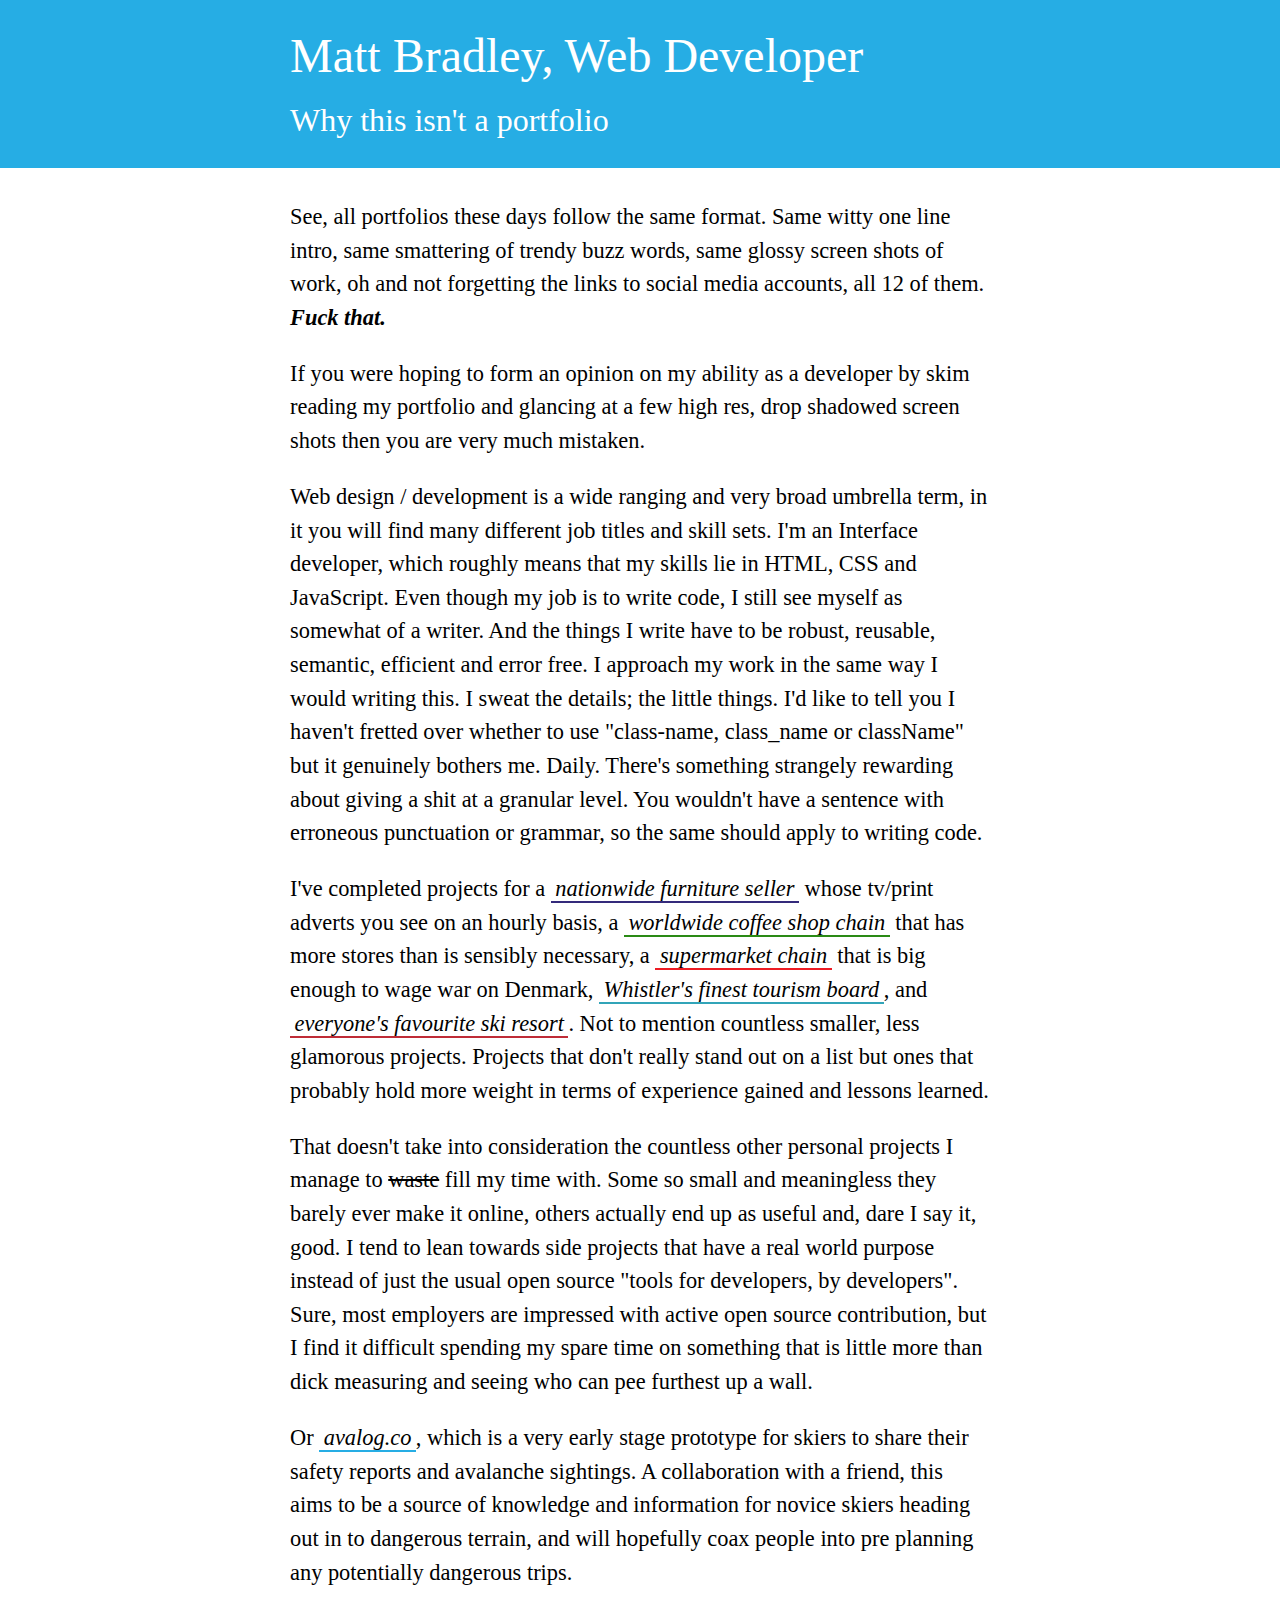
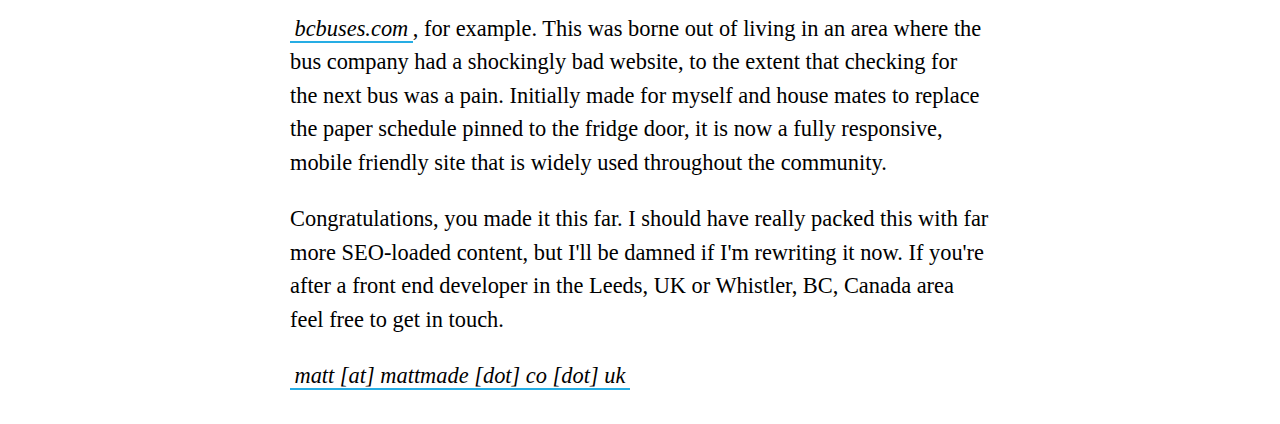
==== index.html @ 9be2d8be "typo" ====
<!DOCTYPE html>
<html>
<head>
	<title>Matt Bradley | Web Developer | Whistler, BC Canada</title>
	<meta charset="utf-8">
	<meta name=viewport content="width=device-width, minimum-scale=1.0, maximum-scale=1.0">

	<link rel="stylesheet" href="/main.css" />

	<script src="http://use.typekit.com/xsv3llm.js"></script>
	<script>try{Typekit.load();}catch(e){}</script>
</head>
<body>

<header>
	<h1>Matt Bradley, Web Developer</h1>
	<h2>Why this isn't a portfolio</h2>
</header>

<div class="container">

	<p>See, all portfolios these days follow the same format. Same witty one line intro, same smattering of trendy buzz words, same glossy screen shots of work, oh and not forgetting the links to social media accounts, all 12 of them. <em><b>Fuck that.</b></em></p>

	<p>If you were hoping to form an opinion on my ability as a developer by skim reading my portfolio and glancing at a few high res, drop shadowed screen shots then you are very much mistaken.</p>

	<p>Web design / development is a wide ranging and very broad umbrella term, in it you will find many different job titles and skill sets. I'm an Interface developer, which roughly means that my skills lie in HTML, CSS and JavaScript. Even though my job is to write code, I still see myself as somewhat of a writer. And the things I write have to be robust, reusable, semantic, efficient and error free. I approach my work in the same way I would writing this. I sweat the details; the little things. I'd like to tell you I haven't fretted over whether to use "class-name, class_name or className" but it genuinely bothers me. Daily. There's something strangely rewarding about giving a shit at a granular level. You wouldn't have a sentence with erroneous punctuation or grammar, so the same should apply to writing code.</p>

	<p>I've completed projects for a <a href="http://www.dfs.co.uk" title="DFS" class="dfs" rel="external">nationwide furniture seller</a> whose tv/print adverts you see on an hourly basis, a <a href="http://www.starbucks.com" title="Starbucks" class="starbucks" rel="external">worldwide coffee shop chain</a> that has more stores than is sensibly necessary, a <a href="http://www.tesco.com" title="Tesco" class="tesco" rel="external">supermarket chain</a> that is big enough to wage war on Denmark,
		<a href="http://www.whistler.com" title="Tourism Whistler" class="link tourism-whistler" rel="external">Whistler's finest tourism board</a>, and <a href="http://plus.whistlerblackcomb.com" title="Whistler Blackcomb" class="link whistler-blackcomb" rel="external">everyone's favourite ski resort</a>. Not to mention countless smaller, less glamorous projects. Projects that don't really stand out on a list but ones that probably hold more weight in terms of experience gained and lessons learned.</p>

	<p>That doesn't take into consideration the countless other personal projects I manage to <s>waste</s> <i>fill</i> my time with. Some so small and meaningless they barely ever make it online, others actually end up as useful and, dare I say it, <i>good</i>. I tend to lean towards side projects that have a real world purpose instead of just the usual open source "tools for developers, by developers". Sure, most employers are impressed with active open source contribution, but I find it difficult spending my spare time on something that is little more than dick measuring and seeing who can pee furthest up a wall.</p>

	<p>Or <a href="http://avalog.co" title="avalog.co">avalog.co</a>, which is a very early stage prototype for skiers to share their safety reports and avalanche sightings. A collaboration with a friend, this aims to be a source of knowledge and information for novice skiers heading out in to dangerous terrain, and will hopefully coax people into pre planning any potentially dangerous trips.</p>

	<p><a href="http://www.bcbuses.com" title="www.bcbuses.com">bcbuses.com</a>, for example. This was borne out of living in an area where the bus company had a shockingly bad website, to the extent that checking for the next bus was a pain. Initially made for myself and house mates to replace the paper schedule pinned to the fridge door, it is now a fully responsive, mobile friendly site that is widely used throughout the community.</p>

	<p>Congratulations, you made it this far. I should have really packed this with far more SEO-loaded content, but I'll be damned if I'm rewriting it now. If you're after a front end developer in the Leeds, UK or Whistler, BC, Canada area feel free to get in touch.</p>

	<p><strong>matt [at] mattmade [dot] co [dot] uk</strong></p>

</div>
<script>
var gaJsHost = (("https:" == document.location.protocol) ? "https://ssl." : "http://www.");
document.write(unescape("%3Cscript src='" + gaJsHost + "google-analytics.com/ga.js' type='text/javascript'%3E%3C/script%3E"));
</script>
<script>
try {
var pageTracker = _gat._getTracker("UA-715960-4");
pageTracker._trackPageview();
} catch(err) {}</script>
</body>
</html>
---- main.css ----
html,body,div,span,applet,object,iframe,h1,h2,h3,h4,h5,h6,p,blockquote,pre,a,abbr,acronym,address,big,cite,code,del,dfn,em,img,ins,kbd,q,s,samp,small,strike,strong,sub,sup,tt,var,b,u,i,center,dl,dt,dd,ol,ul,li,fieldset,form,label,legend,table,caption,tbody,tfoot,thead,tr,th,td,article,aside,canvas,details,embed,figure,figcaption,footer,header,hgroup,menu,nav,output,ruby,section,summary,time,mark,audio,video{margin:0;padding:0;border:0;font-size:100%;font:inherit;vertical-align:baseline}article,aside,details,figcaption,figure,footer,header,hgroup,menu,nav,section{display:block}body{line-height:1}ol,ul{list-style:none}blockquote,q{quotes:none}blockquote:before,blockquote:after,q:before,q:after{content:'';content:none}table{border-collapse:collapse;border-spacing:0}html{font-family:"chaparral-pro-1","chaparral-pro-2",Georgia,serif;font-size:100%}h1,h2,h3,h4,h5,h6{font-family:"cronos-pro-1","cronos-pro-2",Georgia,serif}h1{font-size:3em;margin:0 auto 0.5em auto}h2{font-size:2em;margin:0 auto}h3{margin:0 0 0.5em 0;font-size:1.5em;color:#26ADE4}header{padding:2em 0;background:#26ADE4}header h1,header h2{width:700px;color:#fff}p{font-size:1.4em;line-height:1.5;margin:0 0 1em 0;color:#000}a,strong{padding-left:0.2em;padding-right:0.2em;border-bottom:2px solid #26ade4;color:#000;font-style:italic;text-decoration:none;cursor:pointer}b{font-weight:bold}em{font-style:italic}.container{width:700px;margin:2em auto}.dfs{border-bottom:2px solid #342a7b}.dfs:hover{color:#fff;background-color:#342A7B}.starbucks{border-bottom:2px solid #2a8a15}.starbucks:hover{color:#fff;background-color:#2A8A15}.tesco{border-bottom:2px solid #ed1c24}.tesco:hover{color:#fff;background-color:#0053A0}.tourism-whistler{border-bottom:2px solid #31a4b8}.tourism-whistler:hover{color:#fff;background-color:#31A4B8}.whistler-blackcomb {border-bottom: 2px solid #BF2C37;}.whistler-blackcomb:hover {color: #fff;background-color: #BF2C37;}form{background:#e5e5e5;padding:1em;border:1px solid #26ade4}label,input,textarea{font-family:"chaparral-pro-1","chaparral-pro-2";font-size:1.2em}fieldset{margin:0;padding:0;border:0}label{display:block}input[type="text"],textarea{width:98%;padding:5px;border:1px solid #26ade4}textarea{height:25%}.field{margin:0 0 0.5em 0}.field.button{margin:0}@media only screen and (min-width: 320px) and (max-width: 768px){.container,header h1,header h2{width:90%}h1{font-size:2.5em}h2{font-size:1.5em}}
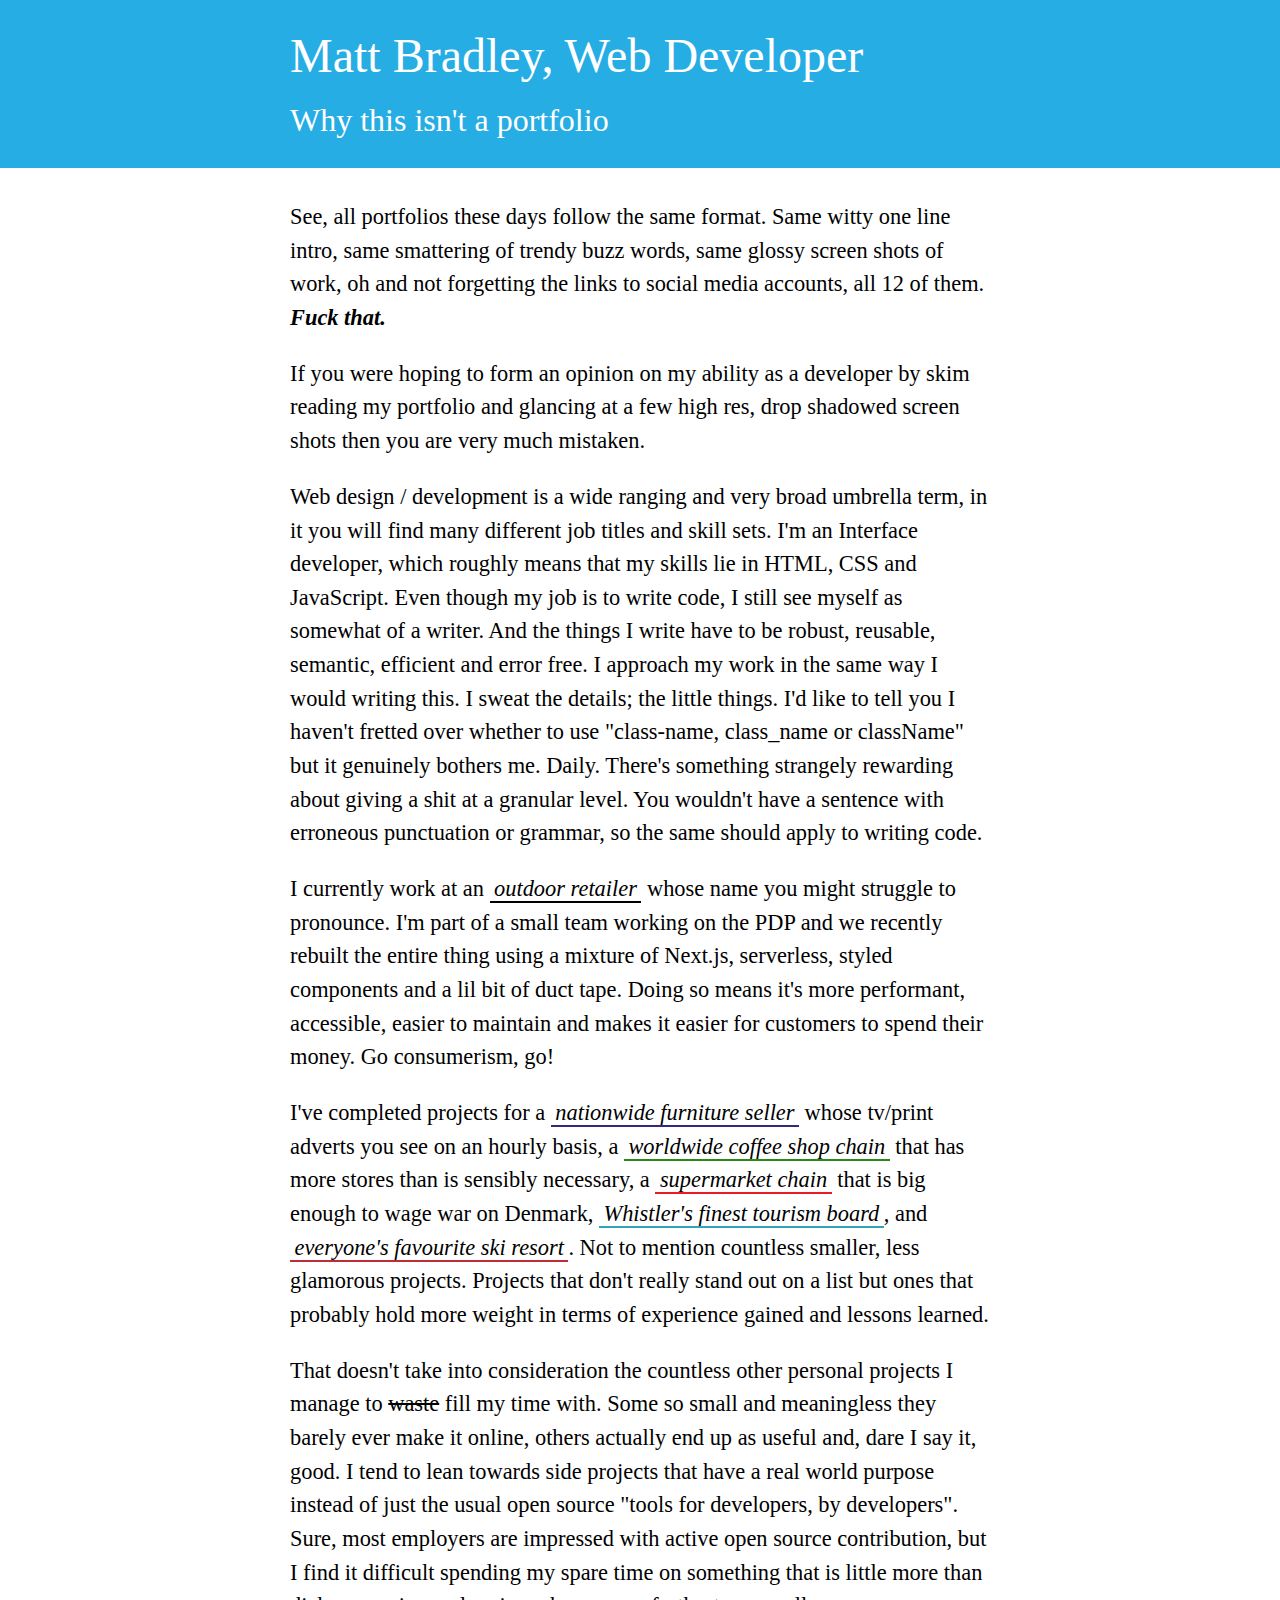
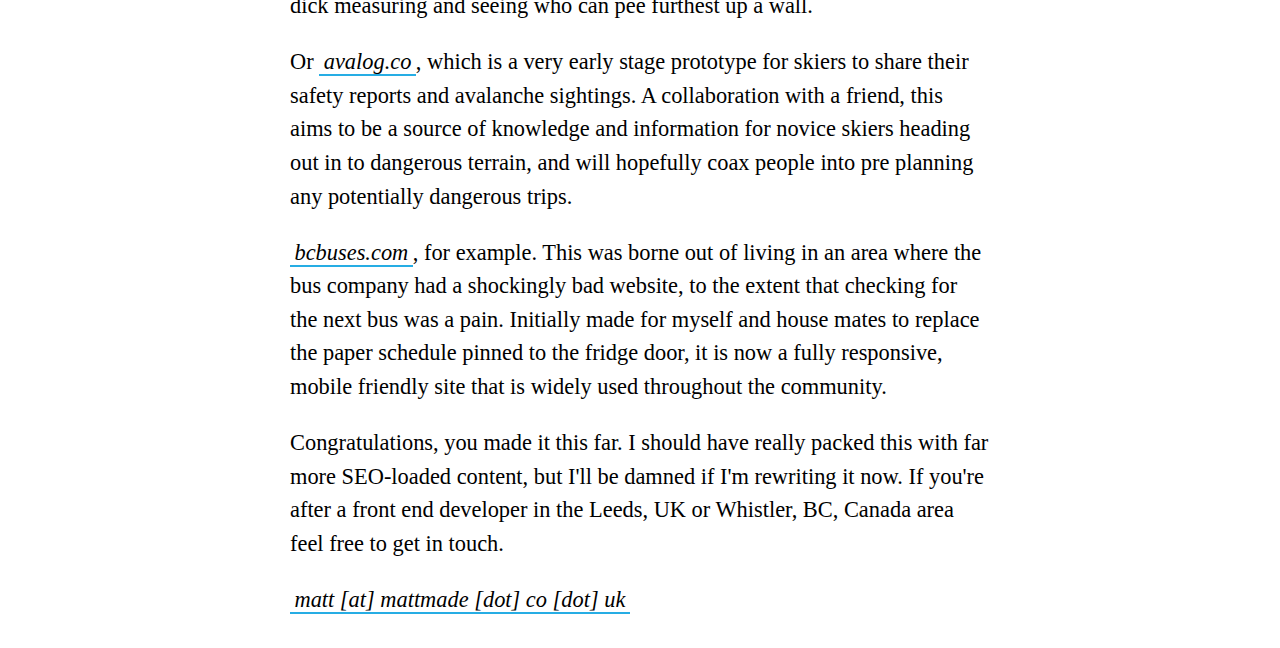
==== commit 5f93cf89: "update arc details" ====
--- a/index.html
+++ b/index.html
@@ -1,52 +1,172 @@
 <!DOCTYPE html>
 <html>
-<head>
-	<title>Matt Bradley | Web Developer | Whistler, BC Canada</title>
-	<meta charset="utf-8">
-	<meta name=viewport content="width=device-width, minimum-scale=1.0, maximum-scale=1.0">
+  <head>
+    <title>Matt Bradley | Web Developer | Whistler, BC Canada</title>
+    <meta charset="utf-8" />
+    <meta
+      name="viewport"
+      content="width=device-width, minimum-scale=1.0, maximum-scale=1.0"
+    />
 
-	<link rel="stylesheet" href="/main.css" />
+    <link rel="stylesheet" href="/main.css" />
 
-	<script src="http://use.typekit.com/xsv3llm.js"></script>
-	<script>try{Typekit.load();}catch(e){}</script>
-</head>
-<body>
+    <script src="https://use.typekit.com/xsv3llm.js"></script>
+    <script>
+      try {
+        Typekit.load();
+      } catch (e) {}
+    </script>
+  </head>
+  <body>
+    <header>
+      <h1>Matt Bradley, Web Developer</h1>
+      <h2>Why this isn't a portfolio</h2>
+    </header>
 
-<header>
-	<h1>Matt Bradley, Web Developer</h1>
-	<h2>Why this isn't a portfolio</h2>
-</header>
+    <div class="container">
+      <p>
+        See, all portfolios these days follow the same format. Same witty one
+        line intro, same smattering of trendy buzz words, same glossy screen
+        shots of work, oh and not forgetting the links to social media accounts,
+        all 12 of them. <em><b>Fuck that.</b></em>
+      </p>
 
-<div class="container">
+      <p>
+        If you were hoping to form an opinion on my ability as a developer by
+        skim reading my portfolio and glancing at a few high res, drop shadowed
+        screen shots then you are very much mistaken.
+      </p>
 
-	<p>See, all portfolios these days follow the same format. Same witty one line intro, same smattering of trendy buzz words, same glossy screen shots of work, oh and not forgetting the links to social media accounts, all 12 of them. <em><b>Fuck that.</b></em></p>
+      <p>
+        Web design / development is a wide ranging and very broad umbrella term,
+        in it you will find many different job titles and skill sets. I'm an
+        Interface developer, which roughly means that my skills lie in HTML, CSS
+        and JavaScript. Even though my job is to write code, I still see myself
+        as somewhat of a writer. And the things I write have to be robust,
+        reusable, semantic, efficient and error free. I approach my work in the
+        same way I would writing this. I sweat the details; the little things.
+        I'd like to tell you I haven't fretted over whether to use "class-name,
+        class_name or className" but it genuinely bothers me. Daily. There's
+        something strangely rewarding about giving a shit at a granular level.
+        You wouldn't have a sentence with erroneous punctuation or grammar, so
+        the same should apply to writing code.
+      </p>
 
-	<p>If you were hoping to form an opinion on my ability as a developer by skim reading my portfolio and glancing at a few high res, drop shadowed screen shots then you are very much mistaken.</p>
+      <p>
+        I currently work at an
+        <a
+          href="https://arcteryx.com"
+          title="arc'teryx"
+          class="arcteryx"
+          rel="external"
+          >outdoor retailer</a
+        >
+        whose name you might struggle to pronounce. I'm part of a small team
+        working on the <attr title="Product Display Page">PDP</attr> and we
+        recently rebuilt the entire thing using a mixture of Next.js,
+        serverless, styled components and a lil bit of duct tape. Doing so means
+        it's more performant, accessible, easier to maintain and makes it easier
+        for customers to spend their money. Go consumerism, go!
+      </p>
 
-	<p>Web design / development is a wide ranging and very broad umbrella term, in it you will find many different job titles and skill sets. I'm an Interface developer, which roughly means that my skills lie in HTML, CSS and JavaScript. Even though my job is to write code, I still see myself as somewhat of a writer. And the things I write have to be robust, reusable, semantic, efficient and error free. I approach my work in the same way I would writing this. I sweat the details; the little things. I'd like to tell you I haven't fretted over whether to use "class-name, class_name or className" but it genuinely bothers me. Daily. There's something strangely rewarding about giving a shit at a granular level. You wouldn't have a sentence with erroneous punctuation or grammar, so the same should apply to writing code.</p>
+      <p>
+        I've completed projects for a
+        <a href="https://www.dfs.co.uk" title="DFS" class="dfs" rel="external"
+          >nationwide furniture seller</a
+        >
+        whose tv/print adverts you see on an hourly basis, a
+        <a
+          href="https://www.starbucks.com"
+          title="Starbucks"
+          class="starbucks"
+          rel="external"
+          >worldwide coffee shop chain</a
+        >
+        that has more stores than is sensibly necessary, a
+        <a
+          href="https://www.tesco.com"
+          title="Tesco"
+          class="tesco"
+          rel="external"
+          >supermarket chain</a
+        >
+        that is big enough to wage war on Denmark,
+        <a
+          href="https://www.whistler.com"
+          title="Tourism Whistler"
+          class="link tourism-whistler"
+          rel="external"
+          >Whistler's finest tourism board</a
+        >, and
+        <a
+          href="https://plus.whistlerblackcomb.com"
+          title="Whistler Blackcomb"
+          class="link whistler-blackcomb"
+          rel="external"
+          >everyone's favourite ski resort</a
+        >. Not to mention countless smaller, less glamorous projects. Projects
+        that don't really stand out on a list but ones that probably hold more
+        weight in terms of experience gained and lessons learned.
+      </p>
 
-	<p>I've completed projects for a <a href="http://www.dfs.co.uk" title="DFS" class="dfs" rel="external">nationwide furniture seller</a> whose tv/print adverts you see on an hourly basis, a <a href="http://www.starbucks.com" title="Starbucks" class="starbucks" rel="external">worldwide coffee shop chain</a> that has more stores than is sensibly necessary, a <a href="http://www.tesco.com" title="Tesco" class="tesco" rel="external">supermarket chain</a> that is big enough to wage war on Denmark,
-		<a href="http://www.whistler.com" title="Tourism Whistler" class="link tourism-whistler" rel="external">Whistler's finest tourism board</a>, and <a href="http://plus.whistlerblackcomb.com" title="Whistler Blackcomb" class="link whistler-blackcomb" rel="external">everyone's favourite ski resort</a>. Not to mention countless smaller, less glamorous projects. Projects that don't really stand out on a list but ones that probably hold more weight in terms of experience gained and lessons learned.</p>
+      <p>
+        That doesn't take into consideration the countless other personal
+        projects I manage to <s>waste</s> <i>fill</i> my time with. Some so
+        small and meaningless they barely ever make it online, others actually
+        end up as useful and, dare I say it, <i>good</i>. I tend to lean towards
+        side projects that have a real world purpose instead of just the usual
+        open source "tools for developers, by developers". Sure, most employers
+        are impressed with active open source contribution, but I find it
+        difficult spending my spare time on something that is little more than
+        dick measuring and seeing who can pee furthest up a wall.
+      </p>
 
-	<p>That doesn't take into consideration the countless other personal projects I manage to <s>waste</s> <i>fill</i> my time with. Some so small and meaningless they barely ever make it online, others actually end up as useful and, dare I say it, <i>good</i>. I tend to lean towards side projects that have a real world purpose instead of just the usual open source "tools for developers, by developers". Sure, most employers are impressed with active open source contribution, but I find it difficult spending my spare time on something that is little more than dick measuring and seeing who can pee furthest up a wall.</p>
+      <p>
+        Or <a href="https://avalog.co" title="avalog.co">avalog.co</a>, which is
+        a very early stage prototype for skiers to share their safety reports
+        and avalanche sightings. A collaboration with a friend, this aims to be
+        a source of knowledge and information for novice skiers heading out in
+        to dangerous terrain, and will hopefully coax people into pre planning
+        any potentially dangerous trips.
+      </p>
 
-	<p>Or <a href="http://avalog.co" title="avalog.co">avalog.co</a>, which is a very early stage prototype for skiers to share their safety reports and avalanche sightings. A collaboration with a friend, this aims to be a source of knowledge and information for novice skiers heading out in to dangerous terrain, and will hopefully coax people into pre planning any potentially dangerous trips.</p>
+      <p>
+        <a href="https://www.bcbuses.com" title="www.bcbuses.com">bcbuses.com</a
+        >, for example. This was borne out of living in an area where the bus
+        company had a shockingly bad website, to the extent that checking for
+        the next bus was a pain. Initially made for myself and house mates to
+        replace the paper schedule pinned to the fridge door, it is now a fully
+        responsive, mobile friendly site that is widely used throughout the
+        community.
+      </p>
 
-	<p><a href="http://www.bcbuses.com" title="www.bcbuses.com">bcbuses.com</a>, for example. This was borne out of living in an area where the bus company had a shockingly bad website, to the extent that checking for the next bus was a pain. Initially made for myself and house mates to replace the paper schedule pinned to the fridge door, it is now a fully responsive, mobile friendly site that is widely used throughout the community.</p>
+      <p>
+        Congratulations, you made it this far. I should have really packed this
+        with far more SEO-loaded content, but I'll be damned if I'm rewriting it
+        now. If you're after a front end developer in the Leeds, UK or Whistler,
+        BC, Canada area feel free to get in touch.
+      </p>
 
-	<p>Congratulations, you made it this far. I should have really packed this with far more SEO-loaded content, but I'll be damned if I'm rewriting it now. If you're after a front end developer in the Leeds, UK or Whistler, BC, Canada area feel free to get in touch.</p>
-
-	<p><strong>matt [at] mattmade [dot] co [dot] uk</strong></p>
-
-</div>
-<script>
-var gaJsHost = (("https:" == document.location.protocol) ? "https://ssl." : "http://www.");
-document.write(unescape("%3Cscript src='" + gaJsHost + "google-analytics.com/ga.js' type='text/javascript'%3E%3C/script%3E"));
-</script>
-<script>
-try {
-var pageTracker = _gat._getTracker("UA-715960-4");
-pageTracker._trackPageview();
-} catch(err) {}</script>
-</body>
+      <p><strong>matt [at] mattmade [dot] co [dot] uk</strong></p>
+    </div>
+    <!-- Fathom - simple website analytics - https://github.com/usefathom/fathom -->
+    <script>
+      (function(f, a, t, h, o, m) {
+        a[h] =
+          a[h] ||
+          function() {
+            (a[h].q = a[h].q || []).push(arguments);
+          };
+        (o = f.createElement("script")),
+          (m = f.getElementsByTagName("script")[0]);
+        o.async = 1;
+        o.src = t;
+        o.id = "fathom-script";
+        m.parentNode.insertBefore(o, m);
+      })(document, window, "//avalog.usesfathom.com/tracker.js", "fathom");
+      fathom("set", "siteId", "GGSFM");
+      fathom("trackPageview");
+    </script>
+    <!-- / Fathom -->
+  </body>
 </html>
--- a/main.css
+++ b/main.css
@@ -1 +1 @@
-html,body,div,span,applet,object,iframe,h1,h2,h3,h4,h5,h6,p,blockquote,pre,a,abbr,acronym,address,big,cite,code,del,dfn,em,img,ins,kbd,q,s,samp,small,strike,strong,sub,sup,tt,var,b,u,i,center,dl,dt,dd,ol,ul,li,fieldset,form,label,legend,table,caption,tbody,tfoot,thead,tr,th,td,article,aside,canvas,details,embed,figure,figcaption,footer,header,hgroup,menu,nav,output,ruby,section,summary,time,mark,audio,video{margin:0;padding:0;border:0;font-size:100%;font:inherit;vertical-align:baseline}article,aside,details,figcaption,figure,footer,header,hgroup,menu,nav,section{display:block}body{line-height:1}ol,ul{list-style:none}blockquote,q{quotes:none}blockquote:before,blockquote:after,q:before,q:after{content:'';content:none}table{border-collapse:collapse;border-spacing:0}html{font-family:"chaparral-pro-1","chaparral-pro-2",Georgia,serif;font-size:100%}h1,h2,h3,h4,h5,h6{font-family:"cronos-pro-1","cronos-pro-2",Georgia,serif}h1{font-size:3em;margin:0 auto 0.5em auto}h2{font-size:2em;margin:0 auto}h3{margin:0 0 0.5em 0;font-size:1.5em;color:#26ADE4}header{padding:2em 0;background:#26ADE4}header h1,header h2{width:700px;color:#fff}p{font-size:1.4em;line-height:1.5;margin:0 0 1em 0;color:#000}a,strong{padding-left:0.2em;padding-right:0.2em;border-bottom:2px solid #26ade4;color:#000;font-style:italic;text-decoration:none;cursor:pointer}b{font-weight:bold}em{font-style:italic}.container{width:700px;margin:2em auto}.dfs{border-bottom:2px solid #342a7b}.dfs:hover{color:#fff;background-color:#342A7B}.starbucks{border-bottom:2px solid #2a8a15}.starbucks:hover{color:#fff;background-color:#2A8A15}.tesco{border-bottom:2px solid #ed1c24}.tesco:hover{color:#fff;background-color:#0053A0}.tourism-whistler{border-bottom:2px solid #31a4b8}.tourism-whistler:hover{color:#fff;background-color:#31A4B8}.whistler-blackcomb {border-bottom: 2px solid #BF2C37;}.whistler-blackcomb:hover {color: #fff;background-color: #BF2C37;}form{background:#e5e5e5;padding:1em;border:1px solid #26ade4}label,input,textarea{font-family:"chaparral-pro-1","chaparral-pro-2";font-size:1.2em}fieldset{margin:0;padding:0;border:0}label{display:block}input[type="text"],textarea{width:98%;padding:5px;border:1px solid #26ade4}textarea{height:25%}.field{margin:0 0 0.5em 0}.field.button{margin:0}@media only screen and (min-width: 320px) and (max-width: 768px){.container,header h1,header h2{width:90%}h1{font-size:2.5em}h2{font-size:1.5em}}
+html, body, div, span, applet, object, iframe, h1, h2, h3, h4, h5, h6, p, blockquote, pre, a, abbr, acronym, address, big, cite, code, del, dfn, em, img, ins, kbd, q, s, samp, small, strike, strong, sub, sup, tt, var, b, u, i, center, dl, dt, dd, ol, ul, li, fieldset, form, label, legend, table, caption, tbody, tfoot, thead, tr, th, td, article, aside, canvas, details, embed, figure, figcaption, footer, header, hgroup, menu, nav, output, ruby, section, summary, time, mark, audio, video {margin: 0;padding: 0;border: 0;font-size: 100%;font: inherit;vertical-align: baseline;}article, aside, details, figcaption, figure, footer, header, hgroup, menu, nav, section {display: block;}body {line-height: 1;}ol, ul {list-style: none;}blockquote, q {quotes: none;}blockquote:before, blockquote:after, q:before, q:after {content: "";content: none;}table {border-collapse: collapse;border-spacing: 0;}html {font-family: "chaparral-pro-1", "chaparral-pro-2", Georgia, serif;font-size: 100%;}h1, h2, h3, h4, h5, h6 {font-family: "cronos-pro-1", "cronos-pro-2", Georgia, serif;}h1 {font-size: 3em;margin: 0 auto 0.5em auto;}h2 {font-size: 2em;margin: 0 auto;}h3 {margin: 0 0 0.5em 0;font-size: 1.5em;color: #26ade4;}header {padding: 2em 0;background: #26ade4;}header h1, header h2 {width: 700px;color: #fff;}p {font-size: 1.4em;line-height: 1.5;margin: 0 0 1em 0;color: #000;}a, strong {padding-left: 0.2em;padding-right: 0.2em;border-bottom: 2px solid #26ade4;color: #000;font-style: italic;text-decoration: none;cursor: pointer;}b {font-weight: bold;}em {font-style: italic;}.container {width: 700px;margin: 2em auto;}.arcteryx {border-bottom: 2px solid #000;}.arcteryx:hover {color: #fff;background-color: #000;}.dfs {border-bottom: 2px solid #342a7b;}.dfs:hover {color: #fff;background-color: #342a7b;}.starbucks {border-bottom: 2px solid #2a8a15;}.starbucks:hover {color: #fff;background-color: #2a8a15;}.tesco {border-bottom: 2px solid #ed1c24;}.tesco:hover {color: #fff;background-color: #0053a0;}.tourism-whistler {border-bottom: 2px solid #31a4b8;}.tourism-whistler:hover {color: #fff;background-color: #31a4b8;}.whistler-blackcomb {border-bottom: 2px solid #bf2c37;}.whistler-blackcomb:hover {color: #fff;background-color: #bf2c37;}form {background: #e5e5e5;padding: 1em;border: 1px solid #26ade4;}label, input, textarea {font-family: "chaparral-pro-1", "chaparral-pro-2";font-size: 1.2em;}fieldset {margin: 0;padding: 0;border: 0;}label {display: block;}input[type="text"], textarea {width: 98%;padding: 5px;border: 1px solid #26ade4;}textarea {height: 25%;}.field {margin: 0 0 0.5em 0;}.field.button {margin: 0;}@media only screen and (min-width: 320px) and (max-width: 768px) {.container, header h1, header h2 {width: 90%;}h1 {font-size: 2.5em;}h2 {font-size: 1.5em;}}
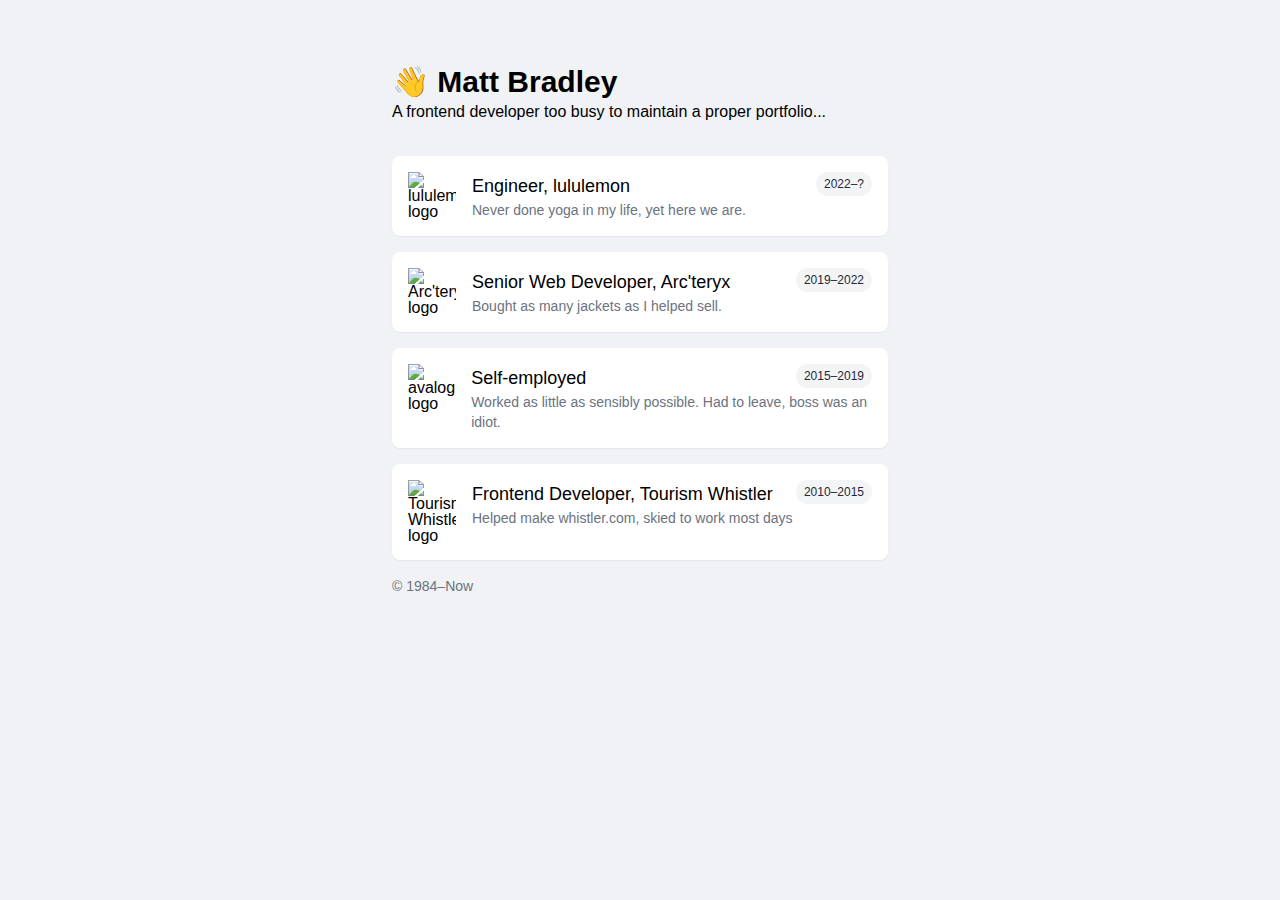
==== commit ed0cb3e0: "new tings" ====
--- a/index.html
+++ b/index.html
@@ -1,172 +1,76 @@
 <!DOCTYPE html>
 <html>
   <head>
-    <title>Matt Bradley | Web Developer | Whistler, BC Canada</title>
+    <title>Matt Bradley | Web Developer | Whistler/Squamish, BC Canada</title>
     <meta charset="utf-8" />
     <meta
       name="viewport"
       content="width=device-width, minimum-scale=1.0, maximum-scale=1.0"
     />
 
-    <link rel="stylesheet" href="/main.css" />
+    <link rel="stylesheet" href="./main.css" />
 
-    <script src="https://use.typekit.com/xsv3llm.js"></script>
-    <script>
-      try {
-        Typekit.load();
-      } catch (e) {}
-    </script>
   </head>
   <body>
-    <header>
-      <h1>Matt Bradley, Web Developer</h1>
-      <h2>Why this isn't a portfolio</h2>
-    </header>
 
-    <div class="container">
-      <p>
-        See, all portfolios these days follow the same format. Same witty one
-        line intro, same smattering of trendy buzz words, same glossy screen
-        shots of work, oh and not forgetting the links to social media accounts,
-        all 12 of them. <em><b>Fuck that.</b></em>
-      </p>
+    <main>
 
-      <p>
-        If you were hoping to form an opinion on my ability as a developer by
-        skim reading my portfolio and glancing at a few high res, drop shadowed
-        screen shots then you are very much mistaken.
-      </p>
+      <header>
+        <h1>👋 Matt Bradley</h1>
+        <p>A frontend developer too busy to maintain a proper portfolio...</p>
+      </header>
 
-      <p>
-        Web design / development is a wide ranging and very broad umbrella term,
-        in it you will find many different job titles and skill sets. I'm an
-        Interface developer, which roughly means that my skills lie in HTML, CSS
-        and JavaScript. Even though my job is to write code, I still see myself
-        as somewhat of a writer. And the things I write have to be robust,
-        reusable, semantic, efficient and error free. I approach my work in the
-        same way I would writing this. I sweat the details; the little things.
-        I'd like to tell you I haven't fretted over whether to use "class-name,
-        class_name or className" but it genuinely bothers me. Daily. There's
-        something strangely rewarding about giving a shit at a granular level.
-        You wouldn't have a sentence with erroneous punctuation or grammar, so
-        the same should apply to writing code.
-      </p>
+      <div class="card">
+        <div class="card__logo">
+          <img src="./logos/lululemon.svg" alt="lululemon logo" title="lululemon" />
+        </div>
+        <div class="flex card__content">
+          <h3 class="card__title">Engineer, lululemon</h3>
+          <p class="card__text">Never done yoga in my life, yet here we are.</p>
+        </div>
+        <span class="pill">2022–?</span>
+      </div>
 
-      <p>
-        I currently work at an
-        <a
-          href="https://arcteryx.com"
-          title="arc'teryx"
-          class="arcteryx"
-          rel="external"
-          >outdoor retailer</a
-        >
-        whose name you might struggle to pronounce. I'm part of a small team
-        working on the <attr title="Product Display Page">PDP</attr> and we
-        recently rebuilt the entire thing using a mixture of Next.js,
-        serverless, styled components and a lil bit of duct tape. Doing so means
-        it's more performant, accessible, easier to maintain and makes it easier
-        for customers to spend their money. Go consumerism, go!
-      </p>
+      <div class="card">
+        <div class="card__logo">
+          <img src="./logos/arcteryx.jpeg" alt="Arc'teryx logo" title="Arc'teryx" />
+        </div>
+        <div class="flex card__content">
+          <h3 class="card__title">Senior Web Developer, Arc'teryx</h3>
+          <p class="card__text">Bought as many jackets as I helped sell.</p>
+        </div>
+        <span class="pill">2019–2022</span>
+      </div>
 
-      <p>
-        I've completed projects for a
-        <a href="https://www.dfs.co.uk" title="DFS" class="dfs" rel="external"
-          >nationwide furniture seller</a
-        >
-        whose tv/print adverts you see on an hourly basis, a
-        <a
-          href="https://www.starbucks.com"
-          title="Starbucks"
-          class="starbucks"
-          rel="external"
-          >worldwide coffee shop chain</a
-        >
-        that has more stores than is sensibly necessary, a
-        <a
-          href="https://www.tesco.com"
-          title="Tesco"
-          class="tesco"
-          rel="external"
-          >supermarket chain</a
-        >
-        that is big enough to wage war on Denmark,
-        <a
-          href="https://www.whistler.com"
-          title="Tourism Whistler"
-          class="link tourism-whistler"
-          rel="external"
-          >Whistler's finest tourism board</a
-        >, and
-        <a
-          href="https://plus.whistlerblackcomb.com"
-          title="Whistler Blackcomb"
-          class="link whistler-blackcomb"
-          rel="external"
-          >everyone's favourite ski resort</a
-        >. Not to mention countless smaller, less glamorous projects. Projects
-        that don't really stand out on a list but ones that probably hold more
-        weight in terms of experience gained and lessons learned.
-      </p>
+      <div class="card">
+        <div class="card__logo">
+          <img src="https://avalog.co/cdn/svg/logo.svg" alt="avalog logo" title="avalog" />
+        </div>
+        <div class="flex card__content">
+          <h3 class="card__title">Self-employed</h3>
+          <p class="card__text">Worked as little as sensibly possible. Had to leave, boss was an idiot.</p>
+        </div>
+        <span class="pill">2015–2019</span>
+      </div>
 
-      <p>
-        That doesn't take into consideration the countless other personal
-        projects I manage to <s>waste</s> <i>fill</i> my time with. Some so
-        small and meaningless they barely ever make it online, others actually
-        end up as useful and, dare I say it, <i>good</i>. I tend to lean towards
-        side projects that have a real world purpose instead of just the usual
-        open source "tools for developers, by developers". Sure, most employers
-        are impressed with active open source contribution, but I find it
-        difficult spending my spare time on something that is little more than
-        dick measuring and seeing who can pee furthest up a wall.
-      </p>
+      <div class="card">
+        <div class="card__logo">
+          <img src="./logos/tourism-whistler.png" alt="Tourism Whistler logo" title="Tourism Whistler" />
+        </div>
+        <div class="flex card__content">
+          <h3 class="card__title">Frontend Developer, Tourism Whistler</h3>
+          <p class="card__text">Helped make whistler.com, skied to work most days</p>
+        </div>
+        <span class="pill">2010–2015</span>
+      </div>
 
-      <p>
-        Or <a href="https://avalog.co" title="avalog.co">avalog.co</a>, which is
-        a very early stage prototype for skiers to share their safety reports
-        and avalanche sightings. A collaboration with a friend, this aims to be
-        a source of knowledge and information for novice skiers heading out in
-        to dangerous terrain, and will hopefully coax people into pre planning
-        any potentially dangerous trips.
-      </p>
+    </main>
 
-      <p>
-        <a href="https://www.bcbuses.com" title="www.bcbuses.com">bcbuses.com</a
-        >, for example. This was borne out of living in an area where the bus
-        company had a shockingly bad website, to the extent that checking for
-        the next bus was a pain. Initially made for myself and house mates to
-        replace the paper schedule pinned to the fridge door, it is now a fully
-        responsive, mobile friendly site that is widely used throughout the
-        community.
-      </p>
+    <footer>
+      <p class="card__text">&copy; 1984–Now</p>
+    </footer>
 
-      <p>
-        Congratulations, you made it this far. I should have really packed this
-        with far more SEO-loaded content, but I'll be damned if I'm rewriting it
-        now. If you're after a front end developer in the Leeds, UK or Whistler,
-        BC, Canada area feel free to get in touch.
-      </p>
+    <script src="https://cdn.usefathom.com/script.js" data-site="GGSFM" defer></script>
 
-      <p><strong>matt [at] mattmade [dot] co [dot] uk</strong></p>
-    </div>
-    <!-- Fathom - simple website analytics - https://github.com/usefathom/fathom -->
-    <script>
-      (function(f, a, t, h, o, m) {
-        a[h] =
-          a[h] ||
-          function() {
-            (a[h].q = a[h].q || []).push(arguments);
-          };
-        (o = f.createElement("script")),
-          (m = f.getElementsByTagName("script")[0]);
-        o.async = 1;
-        o.src = t;
-        o.id = "fathom-script";
-        m.parentNode.insertBefore(o, m);
-      })(document, window, "//avalog.usesfathom.com/tracker.js", "fathom");
-      fathom("set", "siteId", "GGSFM");
-      fathom("trackPageview");
-    </script>
-    <!-- / Fathom -->
   </body>
 </html>
--- a/main.css
+++ b/main.css
@@ -1 +1,234 @@
-html, body, div, span, applet, object, iframe, h1, h2, h3, h4, h5, h6, p, blockquote, pre, a, abbr, acronym, address, big, cite, code, del, dfn, em, img, ins, kbd, q, s, samp, small, strike, strong, sub, sup, tt, var, b, u, i, center, dl, dt, dd, ol, ul, li, fieldset, form, label, legend, table, caption, tbody, tfoot, thead, tr, th, td, article, aside, canvas, details, embed, figure, figcaption, footer, header, hgroup, menu, nav, output, ruby, section, summary, time, mark, audio, video {margin: 0;padding: 0;border: 0;font-size: 100%;font: inherit;vertical-align: baseline;}article, aside, details, figcaption, figure, footer, header, hgroup, menu, nav, section {display: block;}body {line-height: 1;}ol, ul {list-style: none;}blockquote, q {quotes: none;}blockquote:before, blockquote:after, q:before, q:after {content: "";content: none;}table {border-collapse: collapse;border-spacing: 0;}html {font-family: "chaparral-pro-1", "chaparral-pro-2", Georgia, serif;font-size: 100%;}h1, h2, h3, h4, h5, h6 {font-family: "cronos-pro-1", "cronos-pro-2", Georgia, serif;}h1 {font-size: 3em;margin: 0 auto 0.5em auto;}h2 {font-size: 2em;margin: 0 auto;}h3 {margin: 0 0 0.5em 0;font-size: 1.5em;color: #26ade4;}header {padding: 2em 0;background: #26ade4;}header h1, header h2 {width: 700px;color: #fff;}p {font-size: 1.4em;line-height: 1.5;margin: 0 0 1em 0;color: #000;}a, strong {padding-left: 0.2em;padding-right: 0.2em;border-bottom: 2px solid #26ade4;color: #000;font-style: italic;text-decoration: none;cursor: pointer;}b {font-weight: bold;}em {font-style: italic;}.container {width: 700px;margin: 2em auto;}.arcteryx {border-bottom: 2px solid #000;}.arcteryx:hover {color: #fff;background-color: #000;}.dfs {border-bottom: 2px solid #342a7b;}.dfs:hover {color: #fff;background-color: #342a7b;}.starbucks {border-bottom: 2px solid #2a8a15;}.starbucks:hover {color: #fff;background-color: #2a8a15;}.tesco {border-bottom: 2px solid #ed1c24;}.tesco:hover {color: #fff;background-color: #0053a0;}.tourism-whistler {border-bottom: 2px solid #31a4b8;}.tourism-whistler:hover {color: #fff;background-color: #31a4b8;}.whistler-blackcomb {border-bottom: 2px solid #bf2c37;}.whistler-blackcomb:hover {color: #fff;background-color: #bf2c37;}form {background: #e5e5e5;padding: 1em;border: 1px solid #26ade4;}label, input, textarea {font-family: "chaparral-pro-1", "chaparral-pro-2";font-size: 1.2em;}fieldset {margin: 0;padding: 0;border: 0;}label {display: block;}input[type="text"], textarea {width: 98%;padding: 5px;border: 1px solid #26ade4;}textarea {height: 25%;}.field {margin: 0 0 0.5em 0;}.field.button {margin: 0;}@media only screen and (min-width: 320px) and (max-width: 768px) {.container, header h1, header h2 {width: 90%;}h1 {font-size: 2.5em;}h2 {font-size: 1.5em;}}
+* {
+  box-sizing: border-box;
+}
+html,
+body,
+div,
+span,
+applet,
+object,
+iframe,
+h1,
+h2,
+h3,
+h4,
+h5,
+h6,
+p,
+blockquote,
+pre,
+a,
+abbr,
+acronym,
+address,
+big,
+cite,
+code,
+del,
+dfn,
+em,
+img,
+ins,
+kbd,
+q,
+s,
+samp,
+small,
+strike,
+strong,
+sub,
+sup,
+tt,
+var,
+b,
+u,
+i,
+center,
+dl,
+dt,
+dd,
+ol,
+ul,
+li,
+fieldset,
+form,
+label,
+legend,
+table,
+caption,
+tbody,
+tfoot,
+thead,
+tr,
+th,
+td,
+article,
+aside,
+canvas,
+details,
+embed,
+figure,
+figcaption,
+footer,
+header,
+hgroup,
+menu,
+nav,
+output,
+ruby,
+section,
+summary,
+time,
+mark,
+audio,
+video {
+  margin: 0;
+  padding: 0;
+  border: 0;
+  font-size: 100%;
+  font: inherit;
+  vertical-align: baseline;
+}
+article,
+aside,
+details,
+figcaption,
+figure,
+footer,
+header,
+hgroup,
+menu,
+nav,
+section {
+  display: block;
+}
+body {
+  line-height: 1;
+  background-color: #f0f2f6;
+}
+ol,
+ul {
+  list-style: none;
+}
+html {
+  font-family: -apple-system, BlinkMacSystemFont, "Segoe UI", Helvetica, Arial, sans-serif, "Apple Color Emoji", "Segoe UI Emoji", "Segoe UI Symbol";
+  font-size: 100%;
+}
+h1,
+h2,
+h3,
+h4,
+h5,
+h6 {
+  font-size: inherit;
+  font-weight: inherit;
+  font-family: -apple-system, BlinkMacSystemFont, "Segoe UI", Helvetica, Arial, sans-serif, "Apple Color Emoji", "Segoe UI Emoji", "Segoe UI Symbol";
+}
+h1 {
+  font-weight: 700;
+  font-size: 1.875rem;
+  line-height: 2.25rem;
+}
+h2 {
+
+}
+h3 {
+  font-weight: 500;
+  font-size: 1.125rem;
+  line-height: 1.75rem;
+}
+main {
+  width: 33rem;
+  padding: 0 1rem;
+  max-width: 100%;
+  margin: 4rem auto 1rem auto;
+}
+header {
+  padding-bottom: 1rem;
+  margin-bottom: 1rem;
+}
+footer {
+  width: 33rem;
+  padding: 0 1rem;
+  max-width: 100%;
+  margin: 1rem auto;
+}
+p {
+  line-height: 1.5;
+  color: #000;
+}
+a,
+strong {
+  padding-left: 0.2em;
+  padding-right: 0.2em;
+  border-bottom: 2px solid #26ade4;
+  color: #000;
+  font-style: italic;
+  text-decoration: none;
+  cursor: pointer;
+}
+b {
+  font-weight: bold;
+}
+em {
+  font-style: italic;
+}
+.card {
+  position: relative;
+  display: flex;
+  margin-bottom: 1rem;
+  padding: 1rem;
+  border-radius: .5rem;
+  background-color: white;
+  box-shadow: 0 0 #0000, 0 0 #0000, 0 1px 2px 0 rgba(0, 0, 0, 0.05);
+}
+.card:last-of-type {
+  margin-bottom: 0;
+}
+.flex {
+  display: flex;
+}
+.mr-1 {
+  margin-right: 1rem;
+}
+.card__logo {
+  display: flex;
+  /* justify-content: center;
+  align-content: center; */
+  flex-wrap: wrap;
+  width: 3rem;
+  margin-right: 1rem;
+}
+.card__logo img {
+  width: 100%;
+  object-fit: contain;
+  aspect-ratio: 3/2;
+}
+.card__content {
+  flex-direction: column;
+}
+.card__text {
+  font-size: .875rem;
+  line-height: 1.25rem;
+  color: rgb(107,114,128);
+}
+.pill {
+  position: absolute;
+  top: 1rem;
+  right: 1rem;
+  padding: 0.25rem 0.5rem;
+  font-size: .75rem;
+  line-height: 1rem;
+  background-color: rgb(243,244,246);
+  color: rgb(31,41,55);
+  border-radius: 9999px;
+}
+@media only screen and (min-width: 320px) and (max-width: 768px) {
+  .card {
+    padding: 1rem 1rem 3rem 1rem;
+  }
+  .pill {
+    top: auto;
+    bottom: 1rem;
+  }
+}
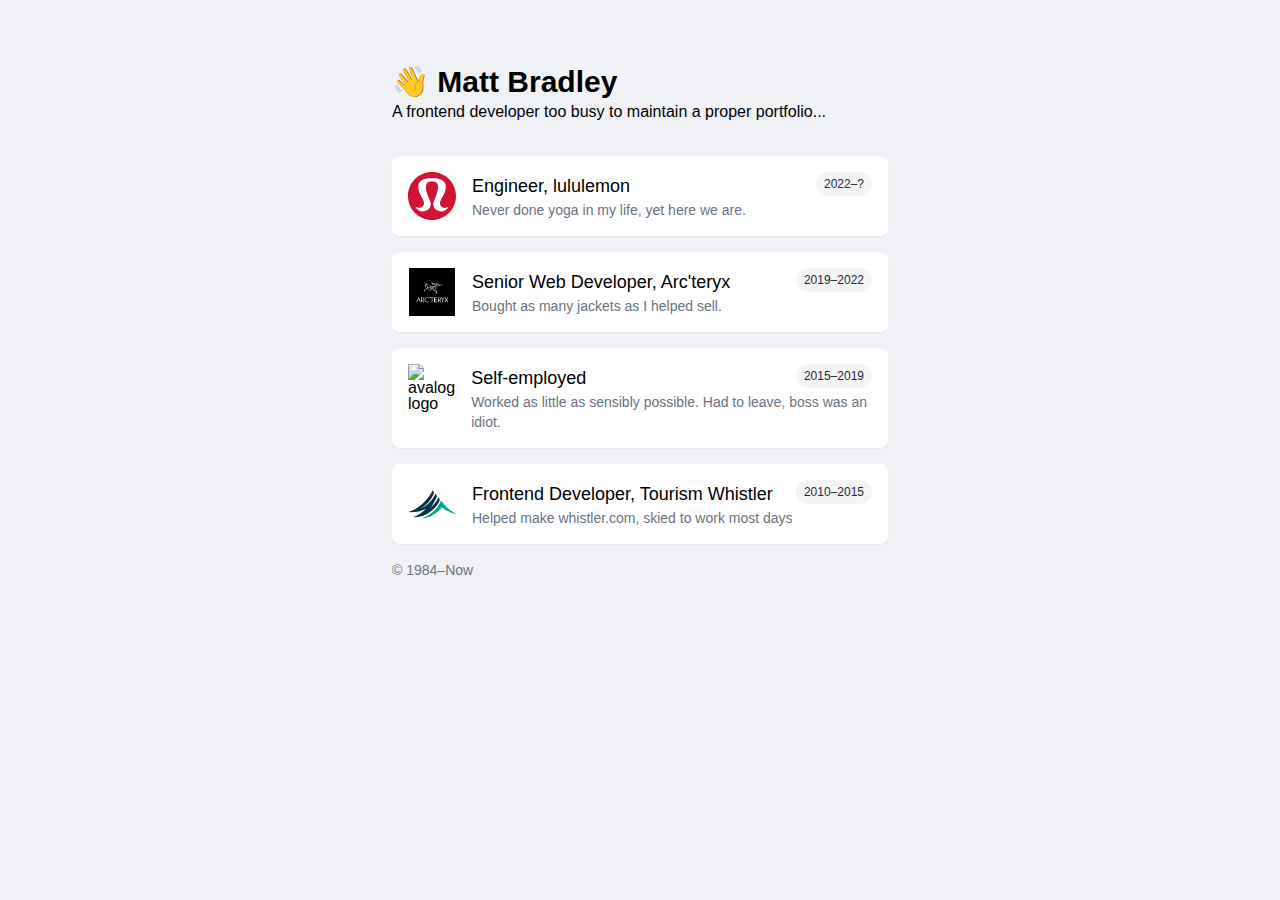
==== commit a40ea237: "disable fathom, for now" ====
--- a/index.html
+++ b/index.html
@@ -70,7 +70,7 @@
       <p class="card__text">&copy; 1984–Now</p>
     </footer>
 
-    <script src="https://cdn.usefathom.com/script.js" data-site="GGSFM" defer></script>
+    <!-- <script src="https://cdn.usefathom.com/script.js" data-site="GGSFM" defer></script> -->
 
   </body>
 </html>
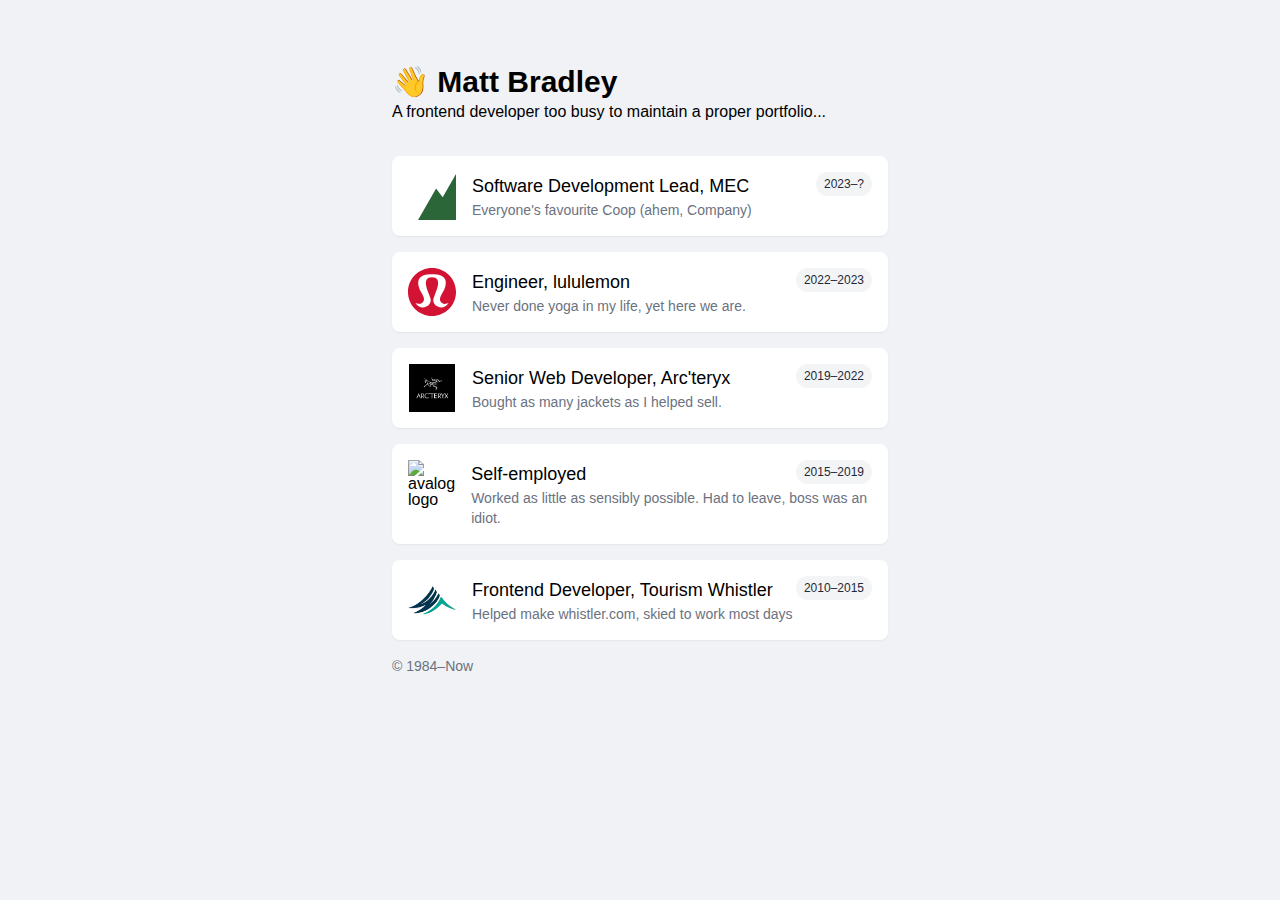
==== commit 0d924e50: "adds MEC" ====
--- a/index.html
+++ b/index.html
@@ -22,13 +22,26 @@
 
       <div class="card">
         <div class="card__logo">
+          <svg viewBox="0 0 50 50" fill="none" xmlns="http://www.w3.org/2000/svg">
+            <path d="M29.2618 17.0705L0 68.2822H51.2116V0L36.1469 26.3645L29.2618 17.0705Z" fill="#2B6638"/>
+          </svg>
+        </div>
+        <div class="flex card__content">
+          <h3 class="card__title">Software Development Lead, MEC</h3>
+          <p class="card__text">Everyone's favourite Coop (ahem, Company)</p>
+        </div>
+        <span class="pill">2023–?</span>
+      </div>
+
+      <div class="card">
+        <div class="card__logo">
           <img src="./logos/lululemon.svg" alt="lululemon logo" title="lululemon" />
         </div>
         <div class="flex card__content">
           <h3 class="card__title">Engineer, lululemon</h3>
           <p class="card__text">Never done yoga in my life, yet here we are.</p>
         </div>
-        <span class="pill">2022–?</span>
+        <span class="pill">2022–2023</span>
       </div>
 
       <div class="card">
@@ -70,7 +83,7 @@
       <p class="card__text">&copy; 1984–Now</p>
     </footer>
 
-    <!-- <script src="https://cdn.usefathom.com/script.js" data-site="GGSFM" defer></script> -->
+    <script src="https://cdn.usefathom.com/script.js" data-site="GGSFM" defer></script>
 
   </body>
 </html>
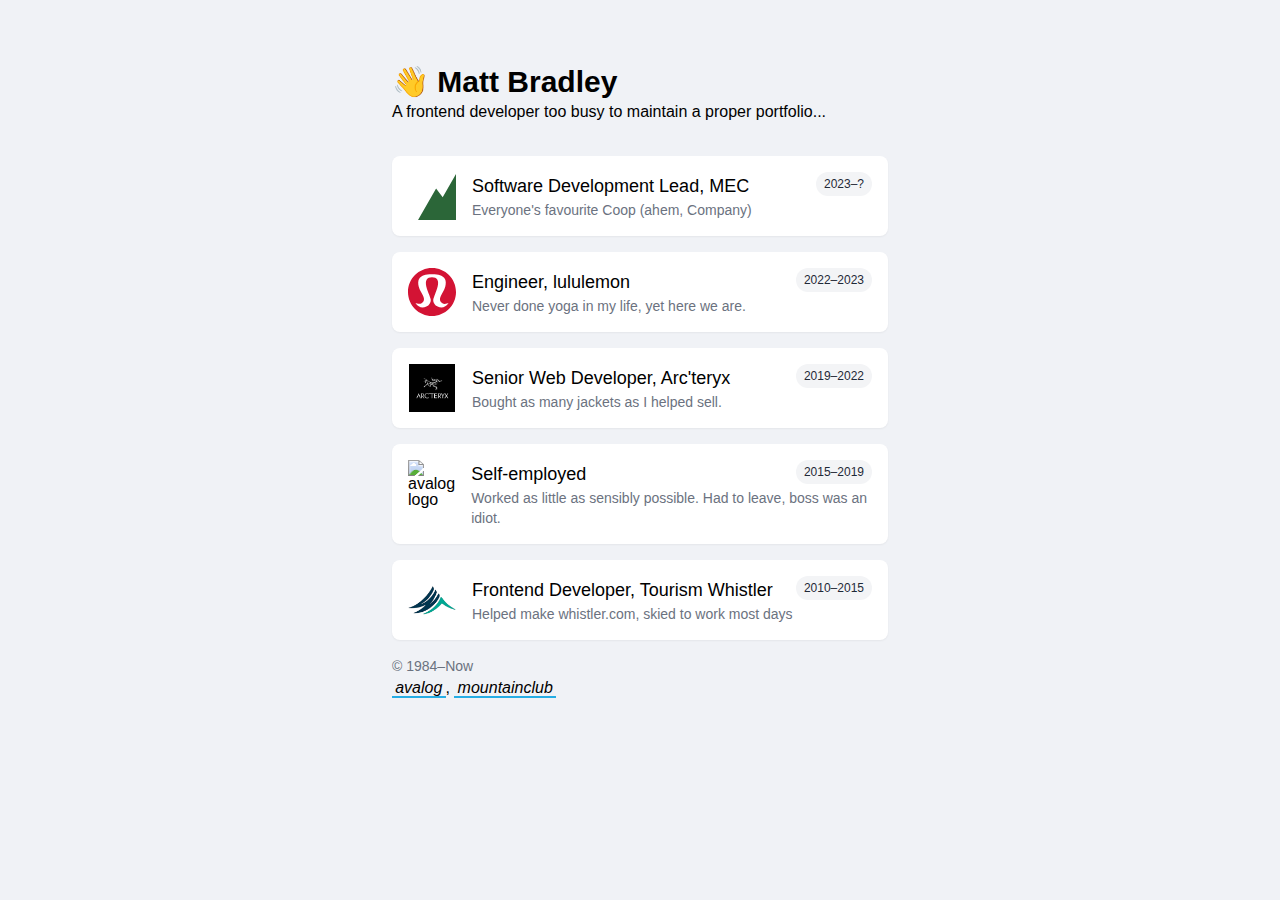
==== commit f42921bd: "adds footer links to avalog and mountainclub" ====
--- a/index.html
+++ b/index.html
@@ -1,89 +1,137 @@
-<!DOCTYPE html>
+<!doctype html>
 <html>
-  <head>
-    <title>Matt Bradley | Web Developer | Whistler/Squamish, BC Canada</title>
-    <meta charset="utf-8" />
-    <meta
-      name="viewport"
-      content="width=device-width, minimum-scale=1.0, maximum-scale=1.0"
-    />
+    <head>
+        <title>
+            Matt Bradley | Web Developer | Whistler/Squamish, BC Canada
+        </title>
+        <meta charset="utf-8" />
+        <meta
+            name="viewport"
+            content="width=device-width, minimum-scale=1.0, maximum-scale=1.0"
+        />
 
-    <link rel="stylesheet" href="./main.css" />
+        <link rel="stylesheet" href="./main.css" />
+    </head>
+    <body>
+        <main>
+            <header>
+                <h1>👋 Matt Bradley</h1>
+                <p>
+                    A frontend developer too busy to maintain a proper
+                    portfolio...
+                </p>
+            </header>
 
-  </head>
-  <body>
+            <div class="card">
+                <div class="card__logo">
+                    <svg
+                        viewBox="0 0 50 50"
+                        fill="none"
+                        xmlns="http://www.w3.org/2000/svg"
+                    >
+                        <path
+                            d="M29.2618 17.0705L0 68.2822H51.2116V0L36.1469 26.3645L29.2618 17.0705Z"
+                            fill="#2B6638"
+                        />
+                    </svg>
+                </div>
+                <div class="flex card__content">
+                    <h3 class="card__title">Software Development Lead, MEC</h3>
+                    <p class="card__text">
+                        Everyone's favourite Coop (ahem, Company)
+                    </p>
+                </div>
+                <span class="pill">2023–?</span>
+            </div>
 
-    <main>
+            <div class="card">
+                <div class="card__logo">
+                    <img
+                        src="./logos/lululemon.svg"
+                        alt="lululemon logo"
+                        title="lululemon"
+                    />
+                </div>
+                <div class="flex card__content">
+                    <h3 class="card__title">Engineer, lululemon</h3>
+                    <p class="card__text">
+                        Never done yoga in my life, yet here we are.
+                    </p>
+                </div>
+                <span class="pill">2022–2023</span>
+            </div>
 
-      <header>
-        <h1>👋 Matt Bradley</h1>
-        <p>A frontend developer too busy to maintain a proper portfolio...</p>
-      </header>
+            <div class="card">
+                <div class="card__logo">
+                    <img
+                        src="./logos/arcteryx.jpeg"
+                        alt="Arc'teryx logo"
+                        title="Arc'teryx"
+                    />
+                </div>
+                <div class="flex card__content">
+                    <h3 class="card__title">Senior Web Developer, Arc'teryx</h3>
+                    <p class="card__text">
+                        Bought as many jackets as I helped sell.
+                    </p>
+                </div>
+                <span class="pill">2019–2022</span>
+            </div>
 
-      <div class="card">
-        <div class="card__logo">
-          <svg viewBox="0 0 50 50" fill="none" xmlns="http://www.w3.org/2000/svg">
-            <path d="M29.2618 17.0705L0 68.2822H51.2116V0L36.1469 26.3645L29.2618 17.0705Z" fill="#2B6638"/>
-          </svg>
-        </div>
-        <div class="flex card__content">
-          <h3 class="card__title">Software Development Lead, MEC</h3>
-          <p class="card__text">Everyone's favourite Coop (ahem, Company)</p>
-        </div>
-        <span class="pill">2023–?</span>
-      </div>
+            <div class="card">
+                <div class="card__logo">
+                    <img
+                        src="https://avalog.co/cdn/svg/logo.svg"
+                        alt="avalog logo"
+                        title="avalog"
+                    />
+                </div>
+                <div class="flex card__content">
+                    <h3 class="card__title">Self-employed</h3>
+                    <p class="card__text">
+                        Worked as little as sensibly possible. Had to leave,
+                        boss was an idiot.
+                    </p>
+                </div>
+                <span class="pill">2015–2019</span>
+            </div>
 
-      <div class="card">
-        <div class="card__logo">
-          <img src="./logos/lululemon.svg" alt="lululemon logo" title="lululemon" />
-        </div>
-        <div class="flex card__content">
-          <h3 class="card__title">Engineer, lululemon</h3>
-          <p class="card__text">Never done yoga in my life, yet here we are.</p>
-        </div>
-        <span class="pill">2022–2023</span>
-      </div>
+            <div class="card">
+                <div class="card__logo">
+                    <img
+                        src="./logos/tourism-whistler.png"
+                        alt="Tourism Whistler logo"
+                        title="Tourism Whistler"
+                    />
+                </div>
+                <div class="flex card__content">
+                    <h3 class="card__title">
+                        Frontend Developer, Tourism Whistler
+                    </h3>
+                    <p class="card__text">
+                        Helped make whistler.com, skied to work most days
+                    </p>
+                </div>
+                <span class="pill">2010–2015</span>
+            </div>
+        </main>
 
-      <div class="card">
-        <div class="card__logo">
-          <img src="./logos/arcteryx.jpeg" alt="Arc'teryx logo" title="Arc'teryx" />
-        </div>
-        <div class="flex card__content">
-          <h3 class="card__title">Senior Web Developer, Arc'teryx</h3>
-          <p class="card__text">Bought as many jackets as I helped sell.</p>
-        </div>
-        <span class="pill">2019–2022</span>
-      </div>
+        <footer>
+            <p class="card__text">&copy; 1984–Now</p>
+            <p>
+                <a href="https://avalog.co" title="Building avalog">avalog</a>,
+                <a
+                    href="https://mountainclub.com"
+                    title="Building mountain club"
+                    >mountainclub</a
+                >
+            </p>
+        </footer>
 
-      <div class="card">
-        <div class="card__logo">
-          <img src="https://avalog.co/cdn/svg/logo.svg" alt="avalog logo" title="avalog" />
-        </div>
-        <div class="flex card__content">
-          <h3 class="card__title">Self-employed</h3>
-          <p class="card__text">Worked as little as sensibly possible. Had to leave, boss was an idiot.</p>
-        </div>
-        <span class="pill">2015–2019</span>
-      </div>
-
-      <div class="card">
-        <div class="card__logo">
-          <img src="./logos/tourism-whistler.png" alt="Tourism Whistler logo" title="Tourism Whistler" />
-        </div>
-        <div class="flex card__content">
-          <h3 class="card__title">Frontend Developer, Tourism Whistler</h3>
-          <p class="card__text">Helped make whistler.com, skied to work most days</p>
-        </div>
-        <span class="pill">2010–2015</span>
-      </div>
-
-    </main>
-
-    <footer>
-      <p class="card__text">&copy; 1984–Now</p>
-    </footer>
-
-    <script src="https://cdn.usefathom.com/script.js" data-site="GGSFM" defer></script>
-
-  </body>
+        <script
+            src="https://cdn.usefathom.com/script.js"
+            data-site="GGSFM"
+            defer
+        ></script>
+    </body>
 </html>
